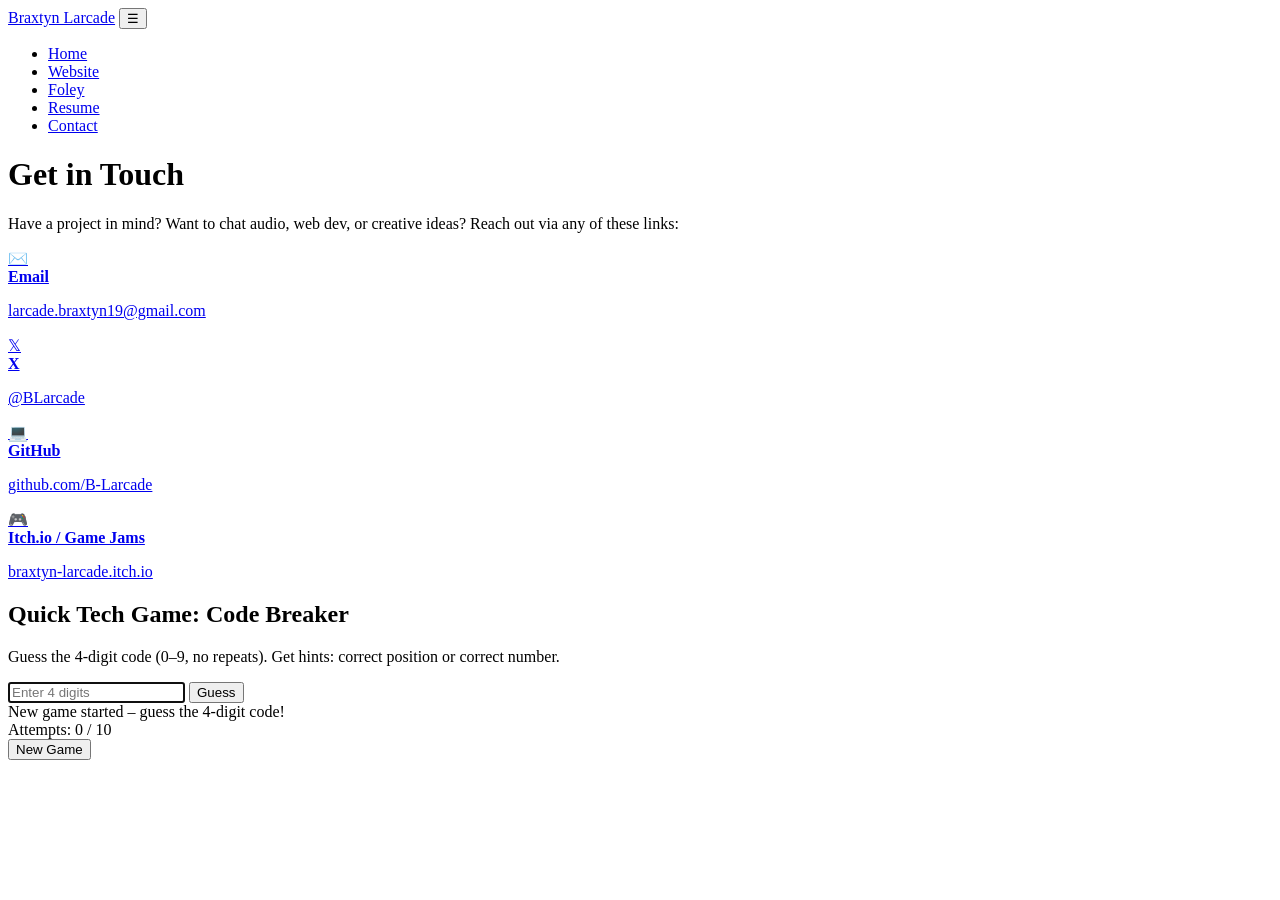
==== contact.html @ 86d3030c "moved them to a seperate file." ====
<!DOCTYPE html>
<html lang="en">

<head>
    <meta charset="UTF-8">
    <meta name="viewport" content="width=device-width, initial-scale=1.0">
    <title>Contact | Braxtyn Larcade</title>
    <link rel="stylesheet" href="Sass/contact.css">
    <link href="https://fonts.googleapis.com/css2?family=Inter:wght@300;400;500;600;700&display=swap" rel="stylesheet">
</head>

<body class="dark-theme">
    <nav class="navbar">
        <a href="#" class="logo">Braxtyn Larcade</a>
        <button class="menu-toggle" aria-label="Toggle menu">☰</button>
        <ul class="nav-links">
            <li><a href="index.html">Home</a></li>
            <li><a href="website.html">Website</a></li>
            <li><a href="foley.html">Foley</a></li>
            <li><a href="resume.html">Resume</a></li>
            <li><a href="contact.html" class="active">Contact</a></li>
        </ul>
    </nav>

    <!-- Dark gradient background -->
    <div class="dark-bg"></div>

    <main class="contact-main">
        <header class="page-header glass-card">
            <h1>Get in Touch</h1>
            <p>
                Have a project in mind? Want to chat audio, web dev, or creative ideas? Reach out via any of these
                links:
            </p>
        </header>

        <section class="contact-section glass-card">
            <div class="contact-info">
                <a href="mailto:larcade.braxtyn19@gmail.com" class="contact-item">
                    <span class="icon">✉️</span>
                    <div>
                        <strong>Email</strong>
                        <p>larcade.braxtyn19@gmail.com</p>
                    </div>
                </a>

                <a href="https://x.com/BLarcade" target="_blank" class="contact-item">
                    <span class="icon">𝕏</span>
                    <div>
                        <strong>X</strong>
                        <p>@BLarcade</p>
                    </div>
                </a>

                <a href="https://github.com/B-Larcade" target="_blank" class="contact-item">
                    <span class="icon">💻</span>
                    <div>
                        <strong>GitHub</strong>
                        <p>github.com/B-Larcade</p>
                    </div>
                </a>

                <a href="https://braxtyn-larcade.itch.io" target="_blank" class="contact-item">
                    <span class="icon">🎮</span>
                    <div>
                        <strong>Itch.io / Game Jams</strong>
                        <p>braxtyn-larcade.itch.io</p>
                    </div>
                </a>
            </div>
        </section>

        <!-- Code Breaker Game – now in place of the form -->
        <section class="game-section glass-card">
            <h2>Quick Tech Game: Code Breaker</h2>
            <p>Guess the 4-digit code (0–9, no repeats). Get hints: correct position or correct number.</p>

            <div class="code-breaker">
                <div class="input-area">
                    <input type="text" id="guess-input" maxlength="4" placeholder="Enter 4 digits">
                    <button id="submit-guess">Guess</button>
                </div>
                <div id="feedback" class="feedback"></div>
                <div id="attempts">Attempts: 0 / 10</div>
                <button id="new-game" class="new-game-btn">New Game</button>
            </div>
        </section>
    </main>

    <script src="js/contact.js"></script>
</body>

</html>
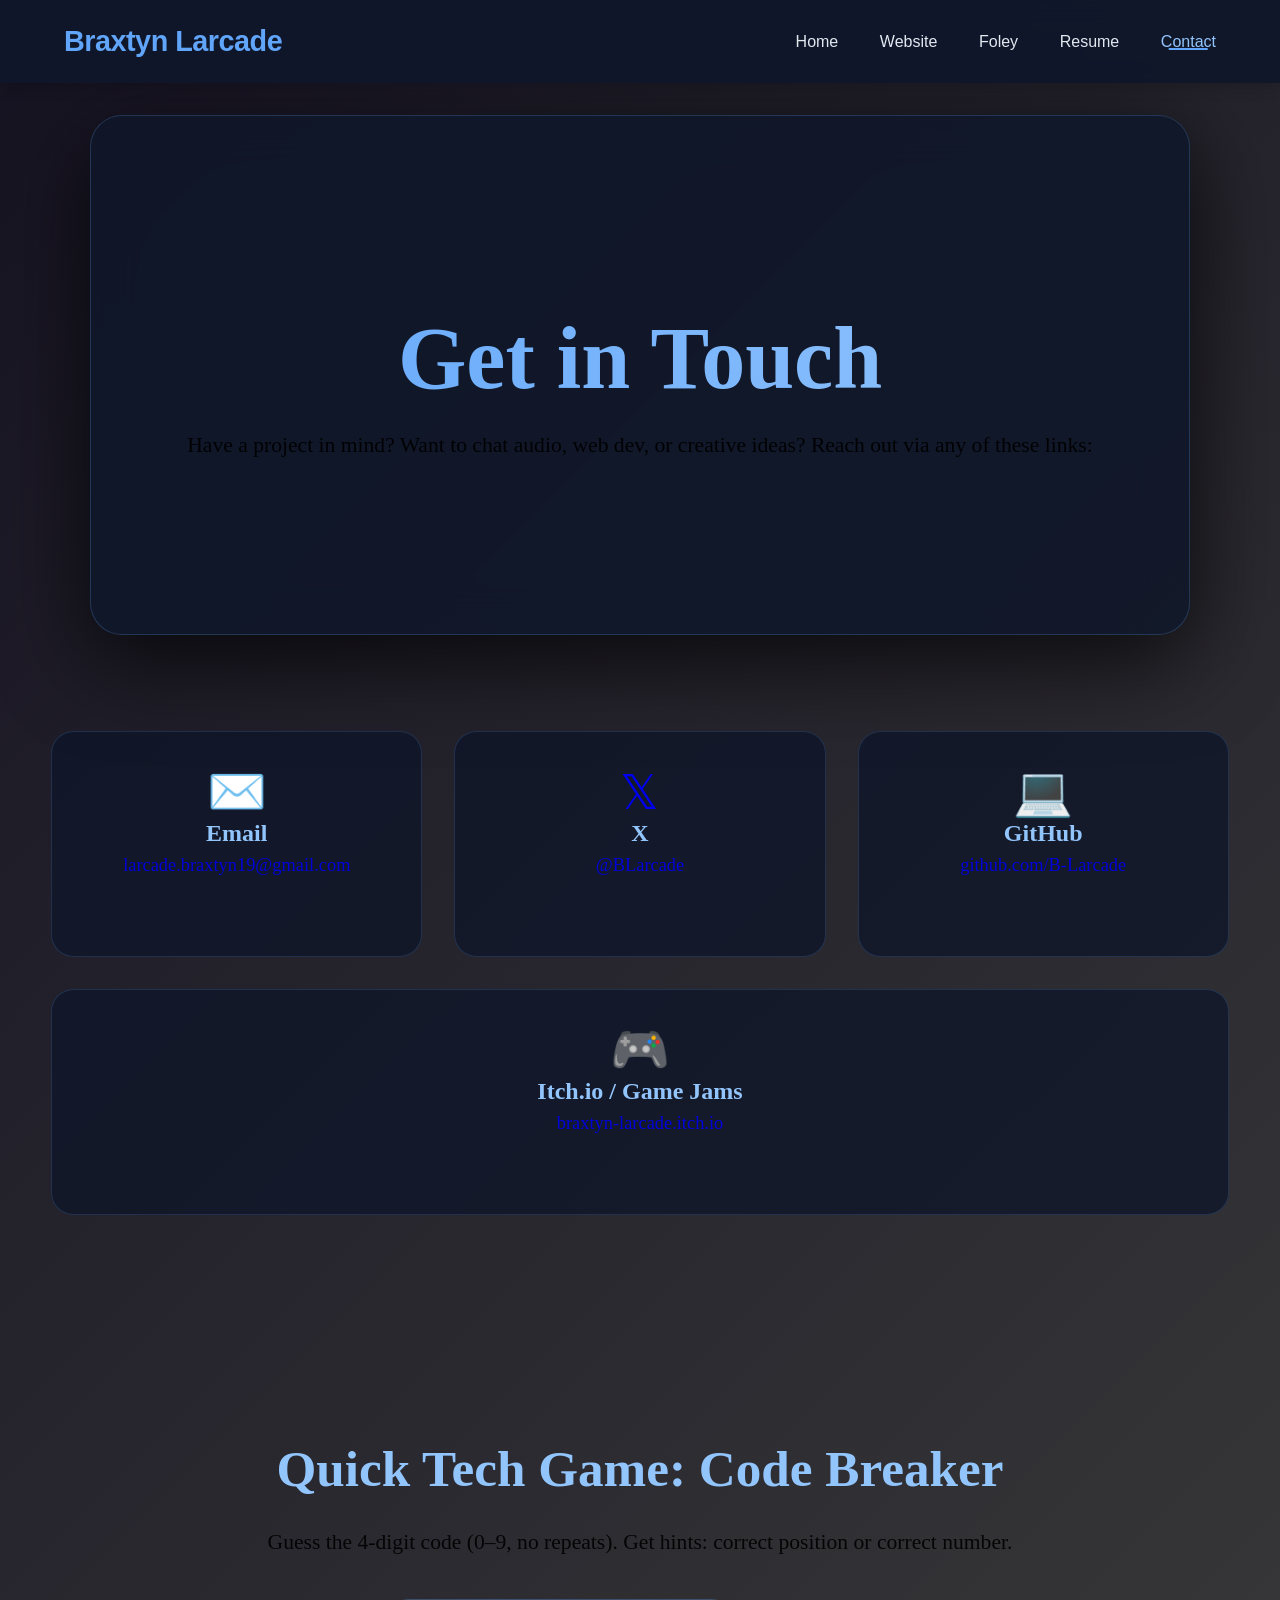
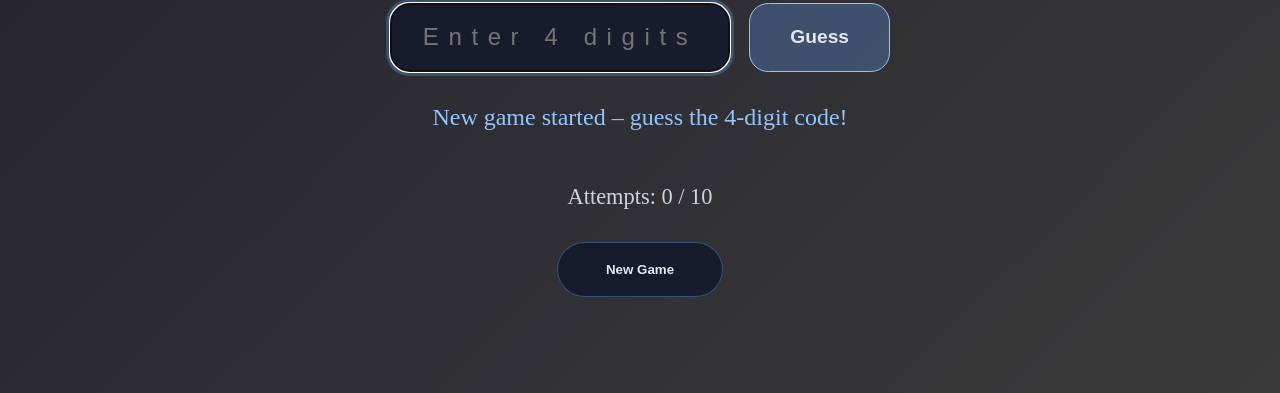
==== commit 5341aa0c: "Uh got rid of the sass, and made stricly css" ====
--- a/contact.html
+++ b/contact.html
@@ -5,7 +5,7 @@
     <meta charset="UTF-8">
     <meta name="viewport" content="width=device-width, initial-scale=1.0">
     <title>Contact | Braxtyn Larcade</title>
-    <link rel="stylesheet" href="Sass/contact.css">
+    <link rel="stylesheet" href="css/contact.css">
     <link href="https://fonts.googleapis.com/css2?family=Inter:wght@300;400;500;600;700&display=swap" rel="stylesheet">
 </head>
 
--- a/css/contact.css
+++ b/css/contact.css
@@ -0,0 +1,313 @@
+* {
+  margin: 0;
+  padding: 0;
+  box-sizing: border-box;
+}
+
+.navbar,
+.navbar a,
+.navbar button,
+.logo {
+  line-height: 1;
+}
+
+.navbar {
+  display: flex;
+  justify-content: space-between;
+  align-items: center;
+  height: 5.2rem;
+  padding: 0 5%;
+  background-color: rgba(15, 23, 42, 0.94);
+  color: #e2e8f0;
+  position: sticky;
+  top: 0;
+  z-index: 1000;
+  font-family: helvetica, arial;
+  font-smooth: always;
+  backdrop-filter: blur(10px);
+  -webkit-backdrop-filter: blur(10px);
+  box-shadow: 0 4px 14px rgba(0, 0, 0, 0.18);
+}
+
+.logo {
+  font-size: 1.8rem;
+  font-weight: 800;
+  color: #60a5fa;
+  text-decoration: none;
+  letter-spacing: -0.5px;
+}
+
+.nav-links {
+  display: flex;
+  gap: 2.6rem;
+  list-style: none;
+}
+.nav-links a {
+  position: relative;
+  font-size: 1rem;
+  color: #e2e8f0;
+  text-decoration: none;
+  font-weight: 500;
+  transition: color 0.22s ease;
+}
+.nav-links a::after {
+  content: "";
+  position: absolute;
+  width: 0;
+  height: 2px;
+  bottom: 0;
+  left: 50%;
+  background: #60a5fa;
+  transition: width 0.3s ease-out;
+  transform: translateX(-50%);
+}
+.nav-links a:hover::after,
+.nav-links a.active::after {
+  width: 70%;
+}
+.nav-links a:hover,
+.nav-links a.active {
+  color: #93c5fd;
+}
+
+.menu-toggle {
+  display: none;
+  font-size: 2.2rem;
+  background: none;
+  border: none;
+  color: #e2e8f0;
+  cursor: pointer;
+  padding: 0.6rem;
+}
+
+@media (max-width: 768px) {
+  .menu-toggle {
+    display: block;
+  }
+  .nav-links.active {
+    transform: translateY(0);
+    opacity: 1;
+    visibility: visible;
+    pointer-events: all;
+  }
+  .nav-links {
+    position: absolute;
+    top: 100%;
+    left: 0;
+    right: 0;
+    flex-direction: column;
+    background: rgba(15, 23, 42, 0.98);
+    padding: 2rem 5% 2.5rem;
+    gap: 0.8rem;
+    transform: translateY(-20px);
+    opacity: 0;
+    visibility: hidden;
+    pointer-events: none;
+    transition: all 0.45s cubic-bezier(0.16, 1, 0.3, 1);
+    -webkit-backdrop-filter: blur(10px);
+            backdrop-filter: blur(10px);
+  }
+  .nav-links a {
+    display: block;
+    padding: 1.15rem 1.4rem;
+    font-size: 1.15rem;
+    border-radius: 8px;
+    transition: all 0.35s ease-out;
+  }
+  .nav-links a:hover,
+  .nav-links a.active {
+    background: rgba(96, 165, 250, 0.18);
+    color: #60a5fa;
+    transform: 8px;
+  }
+  .nav-links a::after {
+    display: none;
+  }
+}
+body {
+  background: linear-gradient(135deg, #161322, #3a3a3a);
+}
+
+.contact-main {
+  max-width: 1400px;
+  margin: 0 auto;
+  padding: 0 4%;
+}
+
+.page-header {
+  padding: 12rem 2rem 8rem;
+  text-align: center;
+  background: rgba(15, 23, 42, 0.88);
+  -webkit-backdrop-filter: blur(24px);
+          backdrop-filter: blur(24px);
+  border-radius: 2rem;
+  border: 1px solid rgba(96, 165, 250, 0.22);
+  box-shadow: 0 24px 90px rgba(0, 0, 0, 0.75);
+  margin: 2rem auto 6rem;
+  max-width: 1100px;
+}
+
+h1 {
+  font-size: 5.5rem;
+  font-weight: 900;
+  background: linear-gradient(90deg, #60a5fa, #93c5fd);
+  -webkit-background-clip: text;
+  -webkit-text-fill-color: transparent;
+  margin-bottom: 1.5rem;
+}
+
+p {
+  font-size: 1.5rem;
+  opacity: 0.9;
+}
+
+.contact-section {
+  margin-bottom: 8rem;
+}
+
+.contact-info {
+  display: flex;
+  flex-wrap: wrap;
+  gap: 2rem;
+  justify-content: center;
+}
+.contact-info .contact-item {
+  flex: 1;
+  min-width: 280px;
+  padding: 2rem;
+  background: rgba(15, 23, 42, 0.78);
+  border-radius: 1.4rem;
+  border: 1px solid rgba(96, 165, 250, 0.18);
+  transition: all 0.4s ease;
+  text-align: center;
+  text-decoration: none;
+}
+.contact-info .icon {
+  font-size: 3rem;
+  margin-bottom: 1rem;
+}
+.contact-info strong {
+  font-size: 1.5rem;
+  color: #93c5fd;
+  display: block;
+  margin-bottom: 0.5rem;
+}
+.contact-info p {
+  font-size: 1.15rem;
+  opacity: 0.9;
+}
+
+.game-section {
+  padding: 6rem 2rem;
+  text-align: center;
+}
+
+h2 {
+  font-size: 3.2rem;
+  margin-bottom: 2rem;
+  color: #93c5fd;
+}
+
+p {
+  font-size: 1.35rem;
+  margin-bottom: 3rem;
+  opacity: 0.9;
+}
+
+.code-breaker {
+  max-width: 500px;
+  margin: 0 auto;
+}
+.code-breaker .input-area {
+  display: flex;
+  gap: 1.2rem;
+  margin-bottom: 2rem;
+}
+.code-breaker #guess-input {
+  flex: 1;
+  padding: 1.2rem;
+  background: rgba(15, 23, 42, 0.75);
+  border: 1px solid rgba(96, 165, 250, 0.35);
+  border-radius: 1.2rem;
+  color: #e2e8f0;
+  font-size: 1.5rem;
+  text-align: center;
+  letter-spacing: 0.6rem;
+  transition: all 0.3s ease;
+}
+.code-breaker #guess-input:focus {
+  border-color: #93c5fd;
+  box-shadow: 0 0 0 4px rgba(96, 165, 250, 0.3);
+}
+.code-breaker #submit-guess {
+  padding: 1.2rem 2.5rem;
+  background: rgba(96, 165, 250, 0.28);
+  border: 1px solid #93c5fd;
+  border-radius: 1.2rem;
+  color: #e2e8f0;
+  font-weight: 600;
+  font-size: 1.2rem;
+  cursor: pointer;
+  transition: all 0.3s ease;
+}
+.code-breaker #submit-guess:hover {
+  background: rgba(96, 165, 250, 0.5);
+  transform: scale(1.05);
+}
+.code-breaker .feedback {
+  font-size: 1.5rem;
+  min-height: 3rem;
+  color: #93c5fd;
+  margin-bottom: 2rem;
+  transition: all 0.3s ease;
+}
+.code-breaker.shake {
+  animation: shake 0.5s ease;
+}
+.code-breaker.win-pulse {
+  animation: win-pulse 1.5s ease;
+}
+.code-breaker #attempts {
+  font-size: 1.4rem;
+  color: #cbd5e1;
+  margin-bottom: 2rem;
+}
+.code-breaker .new-game-btn {
+  padding: 1.2rem 3rem;
+  background: rgba(15, 23, 42, 0.8);
+  border: 1px solid rgba(96, 165, 250, 0.4);
+  border-radius: 3rem;
+  color: #e2e8f0;
+  font-weight: 600;
+  cursor: pointer;
+  transition: all 0.3s ease;
+}
+.code-breaker:hover {
+  transform: scale(1.05);
+}
+
+@keyframes shake {
+  0%, 100% {
+    transform: translateX(0);
+  }
+  25% {
+    transform: translateX(-8px);
+  }
+  50% {
+    transform: translateX(8px);
+  }
+  75% {
+    transform: translateX(-4px);
+  }
+}
+@keyframes win-pulse {
+  0% {
+    transform: scale(1);
+  }
+  50% {
+    transform: scale(1.15);
+  }
+  100% {
+    transform: scale(1);
+  }
+}/*# sourceMappingURL=contact.css.map */
